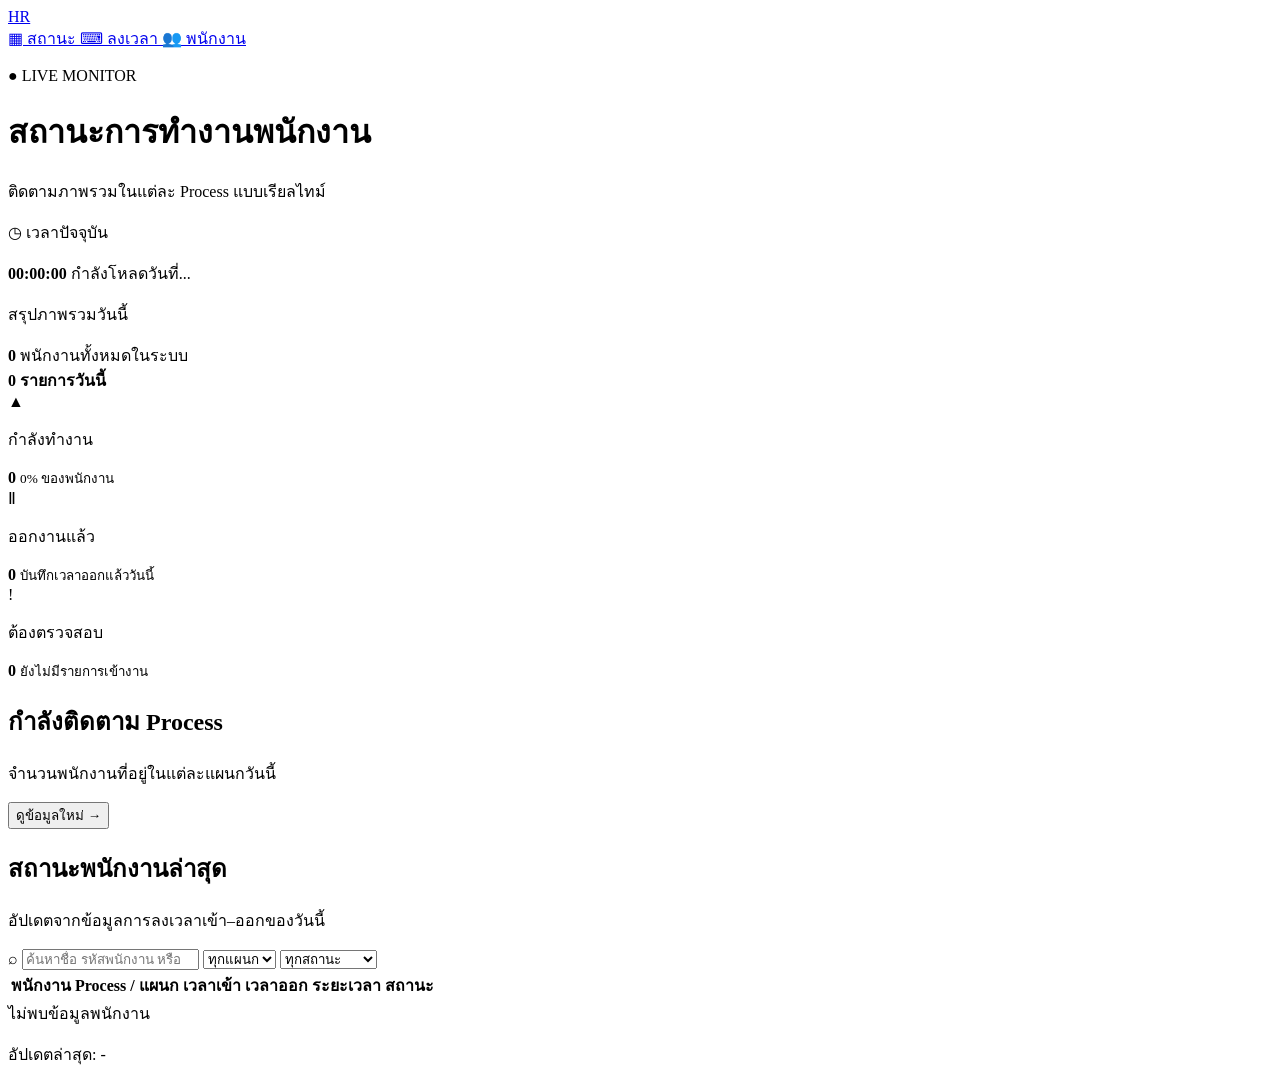
==== dashboard.html @ 82d86e66 "Upload webaite files to root" ====
<!DOCTYPE html>
<html lang="th">
<head>
  <meta charset="UTF-8">

  <meta
    name="viewport"
    content="width=device-width, initial-scale=1.0"
  >

  <title>Dashboard พนักงาน</title>

  <link
    rel="stylesheet"
    href="./style.css"
  >
</head>

<body>

  <div class="app-layout">

    <aside class="sidebar">

      <a
        class="sidebar-logo"
        href="./dashboard.html"
      >
        HR
      </a>

      <nav class="sidebar-nav">

        <a
          class="active"
          href="./dashboard.html"
        >
          <span class="nav-icon">▦</span>
          <span>สถานะ</span>
        </a>

        <a href="./index.html">
          <span class="nav-icon">⌨</span>
          <span>ลงเวลา</span>
        </a>

        <a href="./employees.html">
          <span class="nav-icon">👥</span>
          <span>พนักงาน</span>
        </a>

      </nav>

    </aside>

    <main class="dashboard-main">

      <header class="dashboard-header">

        <div>

          <p class="eyebrow live-text">
            ● LIVE MONITOR
          </p>

          <h1>สถานะการทำงานพนักงาน</h1>

          <p class="muted">
            ติดตามภาพรวมในแต่ละ Process แบบเรียลไทม์
          </p>

        </div>

        <div class="dashboard-clock">

          <p>◷ เวลาปัจจุบัน</p>

          <strong id="dashboardTime">
            00:00:00
          </strong>

          <span id="dashboardDate">
            กำลังโหลดวันที่...
          </span>

        </div>

      </header>

      <section class="summary-grid">

        <article class="summary-main-card">

          <p>สรุปภาพรวมวันนี้</p>

          <div class="summary-main-content">

            <div>

              <strong id="totalEmployees">
                0
              </strong>

              <span>
                พนักงานทั้งหมดในระบบ
              </span>

            </div>

            <b id="todayRecordBadge">
              0 รายการวันนี้
            </b>

          </div>

        </article>

        <article class="summary-small-card">

          <div class="summary-icon green">
            ▲
          </div>

          <div>

            <p>กำลังทำงาน</p>

            <strong id="workingEmployees">
              0
            </strong>

            <small id="workingPercent">
              0% ของพนักงาน
            </small>

          </div>

        </article>

        <article class="summary-small-card">

          <div class="summary-icon orange">
            Ⅱ
          </div>

          <div>

            <p>ออกงานแล้ว</p>

            <strong id="finishedEmployees">
              0
            </strong>

            <small>
              บันทึกเวลาออกแล้ววันนี้
            </small>

          </div>

        </article>

        <article class="summary-small-card warning-card">

          <div class="summary-icon red">
            !
          </div>

          <div>

            <p>ต้องตรวจสอบ</p>

            <strong id="notCheckedInEmployees">
              0
            </strong>

            <small>
              ยังไม่มีรายการเข้างาน
            </small>

          </div>

        </article>

      </section>

      <section class="dashboard-section">

        <div class="section-heading">

          <div>

            <h2>กำลังติดตาม Process</h2>

            <p class="muted">
              จำนวนพนักงานที่อยู่ในแต่ละแผนกวันนี้
            </p>

          </div>

          <button
            id="refreshDashboard"
            class="text-button"
            type="button"
          >
            ดูข้อมูลใหม่ →
          </button>

        </div>

        <div
          id="processGrid"
          class="process-grid"
        ></div>

      </section>

      <section class="surface-card dashboard-table-card">

        <div class="section-heading">

          <div>

            <h2>สถานะพนักงานล่าสุด</h2>

            <p class="muted">
              อัปเดตจากข้อมูลการลงเวลาเข้า–ออกของวันนี้
            </p>

          </div>

        </div>

        <div class="filter-grid">

          <label class="search-field">

            <span>⌕</span>

            <input
              id="dashboardSearch"
              type="search"
              placeholder="ค้นหาชื่อ รหัสพนักงาน หรือแผนก"
            >

          </label>

          <select id="departmentFilter">

            <option value="">
              ทุกแผนก
            </option>

          </select>

          <select id="statusFilter">

            <option value="">
              ทุกสถานะ
            </option>

            <option value="working">
              กำลังทำงาน
            </option>

            <option value="finished">
              ออกงานแล้ว
            </option>

            <option value="absent">
              ยังไม่เข้างาน
            </option>

          </select>

        </div>

        <div class="table-scroll">

          <table class="data-table">

            <thead>
              <tr>
                <th>พนักงาน</th>
                <th>Process / แผนก</th>
                <th>เวลาเข้า</th>
                <th>เวลาออก</th>
                <th>ระยะเวลา</th>
                <th>สถานะ</th>
              </tr>
            </thead>

            <tbody id="dashboardTableBody"></tbody>

          </table>

          <div
            id="dashboardEmpty"
            class="empty-state"
          >
            ไม่พบข้อมูลพนักงาน
          </div>

        </div>

        <p
          id="dashboardUpdated"
          class="updated-text"
        >
          อัปเดตล่าสุด: -
        </p>

      </section>

    </main>

  </div>

  <script src="./config.js"></script>
  <script src="./backend.js"></script>
  <script src="./data.js"></script>
  <script src="./dashboard.js"></script>

</body>
</html>
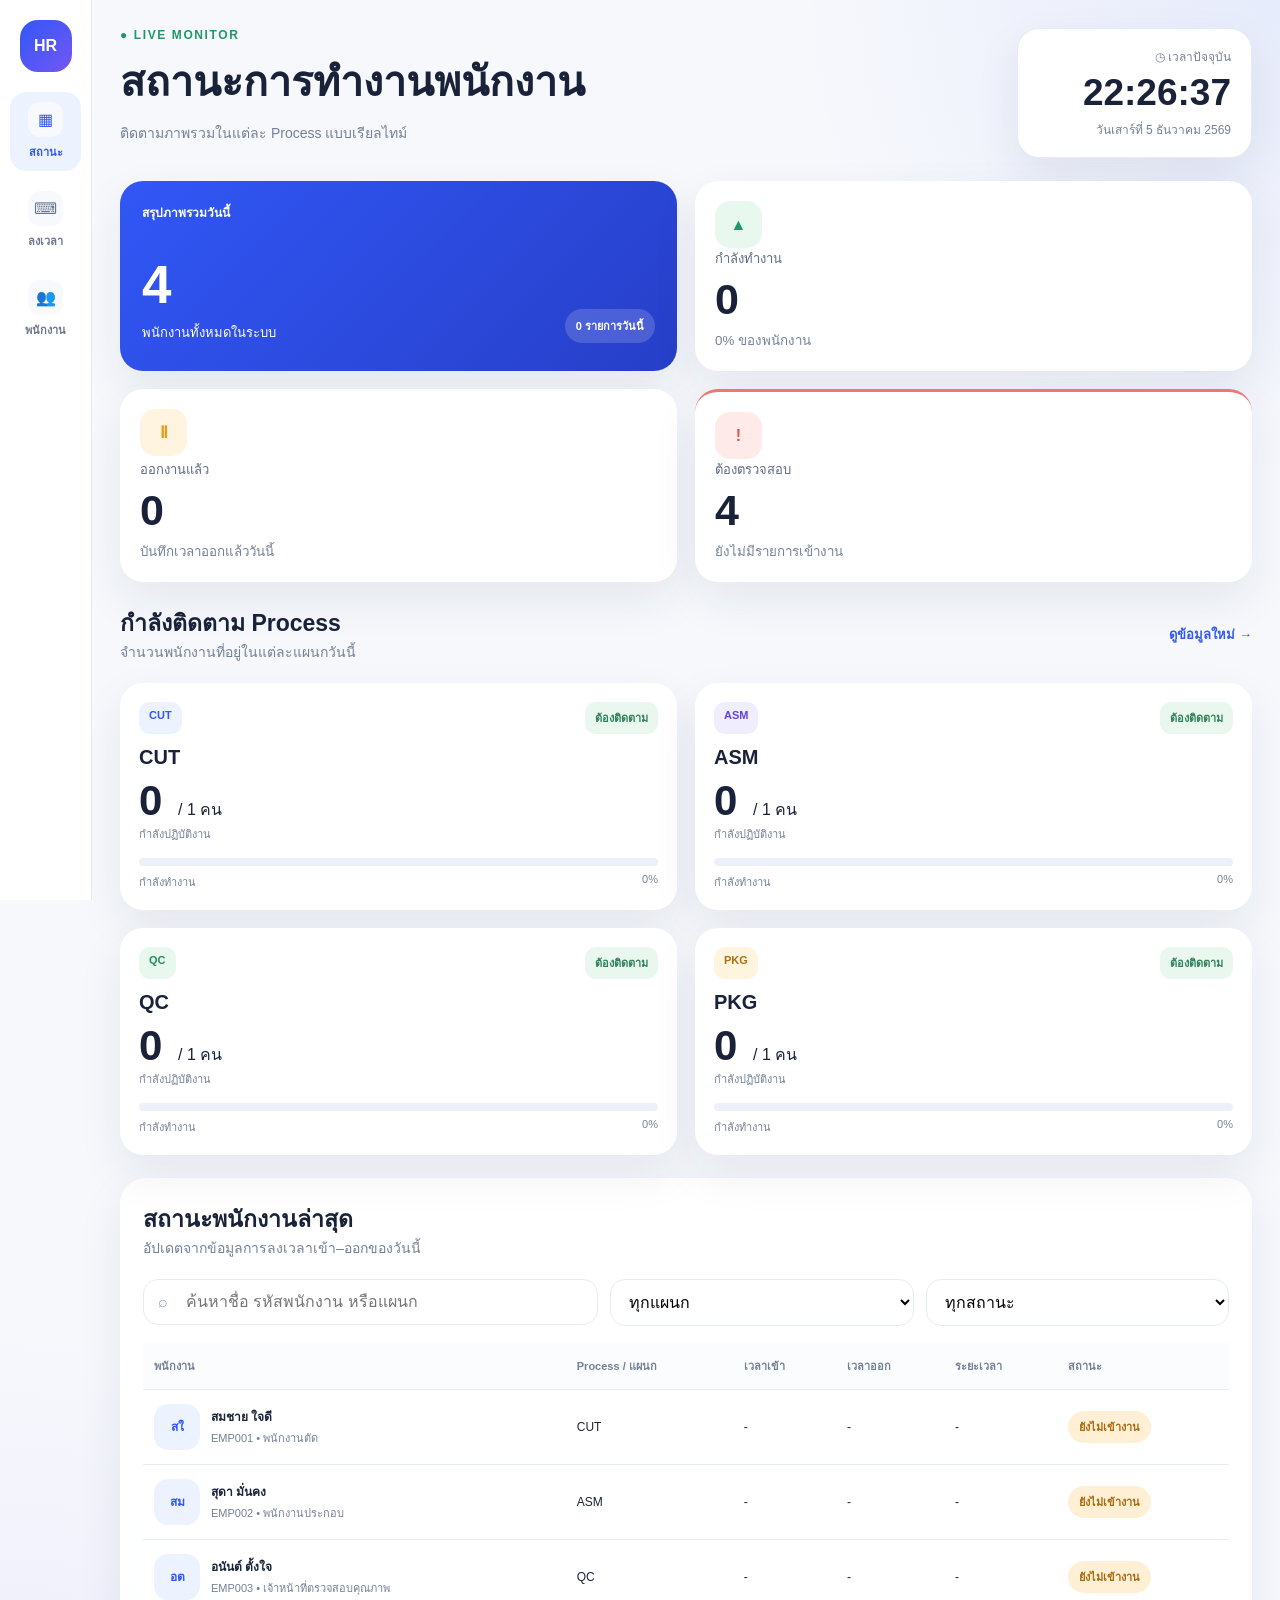
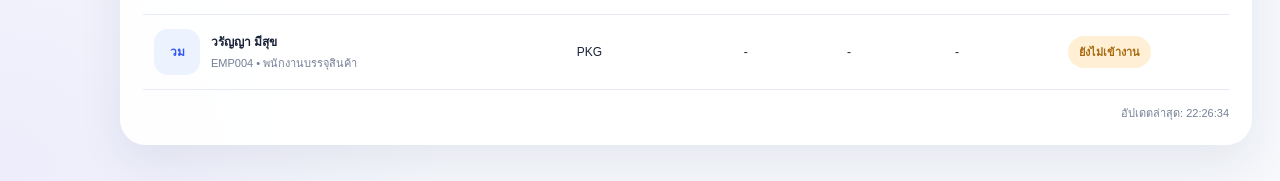
==== commit 6cf7b23e: "Add files via upload" ====
--- a/dashboard.html
+++ b/dashboard.html
@@ -12,7 +12,7 @@
 
   <link
     rel="stylesheet"
-    href="./style.css"
+    href="./Style.css"
   >
 </head>
 
--- a/Style.css
+++ b/Style.css
@@ -0,0 +1,1284 @@
+:root {
+    --bg: #f6f8fc;
+    --surface: #ffffff;
+    --text: #192238;
+    --muted: #758097;
+    --line: #e6ebf4;
+  
+    --primary: #3157f6;
+    --primary-soft: #edf2ff;
+  
+    --purple: #7457f5;
+    --purple-soft: #f0edff;
+  
+    --green: #239667;
+    --green-soft: #e8f8ef;
+  
+    --orange: #e49a13;
+    --orange-soft: #fff4df;
+  
+    --red: #da5555;
+    --red-soft: #ffeaea;
+  
+    --shadow:
+      0 18px 46px rgba(31, 43, 71, 0.08);
+  }
+  
+  * {
+    box-sizing: border-box;
+    margin: 0;
+    padding: 0;
+  }
+  
+  body {
+    min-height: 100vh;
+    color: var(--text);
+  
+    background:
+      radial-gradient(
+        circle at top right,
+        rgba(49, 87, 246, 0.08),
+        transparent 30rem
+      ),
+      radial-gradient(
+        circle at bottom left,
+        rgba(116, 87, 245, 0.07),
+        transparent 28rem
+      ),
+      var(--bg);
+  
+    font-family:
+      "Segoe UI",
+      "Noto Sans Thai",
+      Tahoma,
+      Arial,
+      sans-serif;
+  }
+  
+  button,
+  input,
+  select {
+    font: inherit;
+  }
+  
+  button {
+    cursor: pointer;
+  }
+  
+  a {
+    color: inherit;
+    text-decoration: none;
+  }
+  
+  img {
+    display: block;
+    max-width: 100%;
+  }
+  
+  .eyebrow {
+    margin-bottom: 7px;
+    color: var(--primary);
+    font-size: 12px;
+    font-weight: 800;
+    letter-spacing: 1.6px;
+  }
+  
+  .live-text {
+    color: var(--green);
+  }
+  
+  .muted {
+    color: var(--muted);
+    font-size: 14px;
+    line-height: 1.7;
+  }
+  
+  .surface-card {
+    border: 1px solid rgba(255, 255, 255, 0.94);
+    border-radius: 26px;
+    background: rgba(255, 255, 255, 0.93);
+    box-shadow: var(--shadow);
+  }
+  
+  .primary-button,
+  .secondary-button {
+    display: inline-flex;
+    min-height: 46px;
+    padding: 11px 20px;
+    align-items: center;
+    justify-content: center;
+    border-radius: 14px;
+    font-weight: 800;
+    transition: 0.2s;
+  }
+  
+  .primary-button {
+    border: none;
+    color: #ffffff;
+  
+    background:
+      linear-gradient(
+        135deg,
+        var(--primary),
+        var(--purple)
+      );
+  
+    box-shadow:
+      0 11px 25px rgba(49, 87, 246, 0.24);
+  }
+  
+  .primary-button:hover {
+    transform: translateY(-2px);
+  }
+  
+  .secondary-button {
+    border: 1px solid var(--line);
+    color: #506078;
+    background: #ffffff;
+  }
+  
+  .text-link,
+  .text-button {
+    border: none;
+    color: var(--primary);
+    background: transparent;
+    font-size: 13px;
+    font-weight: 800;
+  }
+  
+  .section-heading {
+    display: flex;
+    margin-bottom: 18px;
+    align-items: center;
+    justify-content: space-between;
+    gap: 18px;
+  }
+  
+  .section-heading h2 {
+    font-size: 23px;
+  }
+  
+  /* หน้าเช็กชื่อ */
+  
+  .attendance-page {
+    padding: 22px;
+  }
+  
+  .public-header {
+    display: flex;
+    width: min(1180px, 100%);
+    margin: 0 auto 22px;
+    align-items: center;
+    justify-content: space-between;
+    gap: 20px;
+  }
+  
+  .brand {
+    display: flex;
+    align-items: center;
+    gap: 12px;
+  }
+  
+  .brand-logo {
+    display: grid;
+    width: 50px;
+    height: 50px;
+    place-items: center;
+    border-radius: 16px;
+    color: #ffffff;
+  
+    background:
+      linear-gradient(
+        135deg,
+        var(--primary),
+        var(--purple)
+      );
+  
+    font-weight: 900;
+  }
+  
+  .brand strong,
+  .brand small {
+    display: block;
+  }
+  
+  .brand strong {
+    font-size: 15px;
+  }
+  
+  .brand small {
+    margin-top: 2px;
+    color: var(--muted);
+    font-size: 11px;
+  }
+  
+  .public-nav {
+    display: flex;
+    gap: 7px;
+    padding: 6px;
+    border-radius: 16px;
+    background: rgba(255, 255, 255, 0.85);
+    box-shadow: var(--shadow);
+  }
+  
+  .public-nav a {
+    padding: 9px 14px;
+    border-radius: 11px;
+    color: #68738a;
+    font-size: 13px;
+    font-weight: 700;
+  }
+  
+  .public-nav a:hover,
+  .public-nav a.active {
+    color: var(--primary);
+    background: var(--primary-soft);
+  }
+  
+  .attendance-container {
+    width: min(1180px, 100%);
+    margin: 0 auto;
+  }
+  
+  .attendance-grid {
+    display: grid;
+    grid-template-columns: 0.82fr 1.38fr;
+    gap: 24px;
+  }
+  
+  .clock-card {
+    position: relative;
+    display: flex;
+    min-height: 480px;
+    padding: 40px;
+    align-items: center;
+    justify-content: center;
+    flex-direction: column;
+    overflow: hidden;
+    border-radius: 31px;
+    color: #ffffff;
+  
+    background:
+      linear-gradient(
+        145deg,
+        #3157f6,
+        #5135d6
+      );
+  
+    box-shadow:
+      0 25px 60px rgba(49, 87, 246, 0.23);
+  
+    text-align: center;
+  }
+  
+  .clock-card::before,
+  .clock-card::after {
+    content: "";
+    position: absolute;
+    border-radius: 50%;
+    background: rgba(255, 255, 255, 0.1);
+  }
+  
+  .clock-card::before {
+    width: 280px;
+    height: 280px;
+    top: -130px;
+    right: -105px;
+  }
+  
+  .clock-card::after {
+    width: 220px;
+    height: 220px;
+    bottom: -95px;
+    left: -75px;
+  }
+  
+  .clock-card p,
+  .clock-card h1,
+  .clock-card span {
+    position: relative;
+    z-index: 1;
+  }
+  
+  .clock-card p {
+    color: rgba(255, 255, 255, 0.84);
+  }
+  
+  .clock-card h1 {
+    margin: 20px 0 9px;
+    font-size: clamp(46px, 7vw, 73px);
+  }
+  
+  .clock-card span {
+    color: rgba(255, 255, 255, 0.72);
+    font-size: 13px;
+  }
+  
+  .attendance-card {
+    display: flex;
+    min-height: 480px;
+    padding: 44px;
+    align-items: center;
+    justify-content: center;
+    flex-direction: column;
+    border-radius: 31px;
+    background: rgba(255, 255, 255, 0.94);
+    box-shadow: var(--shadow);
+    text-align: center;
+  }
+  
+  .attendance-icon {
+    display: grid;
+    width: 70px;
+    height: 70px;
+    margin-bottom: 17px;
+    place-items: center;
+    border-radius: 22px;
+    color: var(--primary);
+    background: var(--primary-soft);
+    font-size: 31px;
+  }
+  
+  .attendance-card h2 {
+    margin-bottom: 8px;
+    font-size: 36px;
+  }
+  
+  .attendance-form {
+    display: flex;
+    width: min(650px, 100%);
+    margin-top: 26px;
+    gap: 11px;
+  }
+  
+  .attendance-form input {
+    flex: 1;
+    min-width: 0;
+    padding: 16px 18px;
+    border: 2px solid var(--line);
+    border-radius: 15px;
+    outline: none;
+    background: #ffffff;
+    font-size: 17px;
+    font-weight: 700;
+    text-align: center;
+    text-transform: uppercase;
+  }
+  
+  .attendance-form input:focus {
+    border-color: #aab6ff;
+  
+    box-shadow:
+      0 0 0 5px rgba(49, 87, 246, 0.09);
+  }
+  
+  .search-button {
+    min-width: 126px;
+    color: #ffffff !important;
+    font-size: 16px;
+  }
+  
+  .demo-code-row {
+    display: flex;
+    margin-top: 15px;
+    align-items: center;
+    justify-content: center;
+    flex-wrap: wrap;
+    gap: 8px;
+    color: var(--muted);
+    font-size: 12px;
+  }
+  
+  .demo-code-row button {
+    padding: 7px 11px;
+    border: 1px solid var(--line);
+    border-radius: 999px;
+    color: #66728a;
+    background: #ffffff;
+  }
+  
+  .scan-result {
+    display: flex;
+    width: min(650px, 100%);
+    margin-top: 22px;
+    padding: 18px;
+    align-items: center;
+    gap: 16px;
+    border-radius: 19px;
+    text-align: left;
+  }
+  
+  .scan-result.ready {
+    color: #4f5c73;
+    border: 1px solid var(--line);
+    background: #f8fafc;
+  }
+  
+  .scan-result.check-in {
+    color: #156b49;
+    border: 1px solid #b8ead0;
+    background: #ecfaf3;
+  }
+  
+  .scan-result.check-out {
+    color: #2942a8;
+    border: 1px solid #c6d0ff;
+    background: #eef2ff;
+  }
+  
+  .scan-result.error {
+    color: #a43f3f;
+    border: 1px solid #ffcaca;
+    background: #fff1f1;
+  }
+  
+  .scan-photo-box {
+    width: 84px;
+    height: 84px;
+    flex: 0 0 84px;
+  }
+  
+  .scan-photo,
+  .scan-initial {
+    width: 84px;
+    height: 84px;
+    border-radius: 22px;
+  }
+  
+  .scan-photo {
+    display: none;
+    object-fit: cover;
+  }
+  
+  .scan-initial {
+    display: grid;
+    place-items: center;
+    color: var(--primary);
+    background: #ffffff;
+    font-size: 23px;
+    font-weight: 900;
+  }
+  
+  .scan-result-detail {
+    flex: 1;
+  }
+  
+  .scan-result-name {
+    margin-top: 4px;
+    font-size: 19px;
+    font-weight: 900;
+  }
+  
+  .scan-result-meta {
+    margin-top: 2px;
+    font-size: 13px;
+  }
+  
+  .scan-result-time {
+    display: block;
+    margin-top: 7px;
+  }
+  
+  .latest-card {
+    margin-top: 24px;
+    padding: 27px;
+  }
+  
+  .latest-list {
+    display: grid;
+    gap: 10px;
+  }
+  
+  .latest-item {
+    display: flex;
+    padding: 14px;
+    align-items: center;
+    justify-content: space-between;
+    gap: 14px;
+    border: 1px solid var(--line);
+    border-radius: 17px;
+    background: #ffffff;
+  }
+  
+  .person-cell {
+    display: flex;
+    align-items: center;
+    gap: 11px;
+  }
+  
+  .person-photo,
+  .person-initial {
+    width: 46px;
+    height: 46px;
+    flex: 0 0 46px;
+    border-radius: 14px;
+  }
+  
+  .person-photo {
+    object-fit: cover;
+  }
+  
+  .person-initial {
+    display: grid;
+    place-items: center;
+    color: var(--primary);
+    background: var(--primary-soft);
+    font-weight: 900;
+  }
+  
+  .person-text strong,
+  .person-text small {
+    display: block;
+  }
+  
+  .person-text small {
+    margin-top: 3px;
+    color: var(--muted);
+    font-size: 11px;
+  }
+  
+  .status-box {
+    text-align: right;
+  }
+  
+  .status-box small {
+    display: block;
+    margin-top: 4px;
+    color: var(--muted);
+    font-size: 11px;
+  }
+  
+  .status-pill {
+    display: inline-flex;
+    padding: 7px 11px;
+    border-radius: 999px;
+    font-size: 11px;
+    font-weight: 800;
+  }
+  
+  .status-pill.working {
+    color: #176944;
+    background: #dcf7e8;
+  }
+  
+  .status-pill.finished {
+    color: #2945ad;
+    background: #e5eaff;
+  }
+  
+  .status-pill.absent {
+    color: #a7680d;
+    background: #fff0d5;
+  }
+  
+  /* เมนูด้านซ้าย */
+  
+  .app-layout {
+    display: grid;
+    min-height: 100vh;
+    grid-template-columns: 92px 1fr;
+  }
+  
+  .sidebar {
+    position: sticky;
+    top: 0;
+    display: flex;
+    height: 100vh;
+    padding: 20px 10px;
+    align-items: center;
+    flex-direction: column;
+    border-right: 1px solid var(--line);
+    background: rgba(255, 255, 255, 0.94);
+  }
+  
+  .sidebar-logo {
+    display: grid;
+    width: 52px;
+    height: 52px;
+    place-items: center;
+    border-radius: 18px;
+    color: #ffffff;
+  
+    background:
+      linear-gradient(
+        135deg,
+        var(--primary),
+        var(--purple)
+      );
+  
+    font-weight: 900;
+  }
+  
+  .sidebar-nav {
+    display: grid;
+    width: 100%;
+    margin-top: 20px;
+    gap: 10px;
+  }
+  
+  .sidebar-nav a {
+    display: grid;
+    padding: 10px 5px;
+    justify-items: center;
+    gap: 6px;
+    border-radius: 16px;
+    color: #6b758b;
+  }
+  
+  .sidebar-nav a:hover,
+  .sidebar-nav a.active {
+    color: var(--primary);
+    background: var(--primary-soft);
+  }
+  
+  .nav-icon {
+    display: grid;
+    width: 35px;
+    height: 35px;
+    place-items: center;
+    border-radius: 12px;
+    background: #f7f9fd;
+  }
+  
+  .sidebar-nav a span:last-child {
+    font-size: 11px;
+    font-weight: 800;
+  }
+  
+  .dashboard-main {
+    min-width: 0;
+    padding: 28px 28px 36px;
+  }
+  
+  .dashboard-header {
+    display: flex;
+    margin-bottom: 23px;
+    align-items: flex-start;
+    justify-content: space-between;
+    gap: 20px;
+  }
+  
+  .dashboard-header h1 {
+    margin-bottom: 8px;
+    font-size: 41px;
+  }
+  
+  .dashboard-clock {
+    min-width: 235px;
+    padding: 18px 20px;
+    border: 1px solid var(--line);
+    border-radius: 22px;
+    background: #ffffff;
+    box-shadow: var(--shadow);
+    text-align: right;
+  }
+  
+  .dashboard-clock p {
+    color: var(--muted);
+    font-size: 12px;
+  }
+  
+  .dashboard-clock strong,
+  .dashboard-clock span {
+    display: block;
+  }
+  
+  .dashboard-clock strong {
+    margin: 6px 0;
+    font-size: 37px;
+  }
+  
+  .dashboard-clock span {
+    color: var(--muted);
+    font-size: 12px;
+  }
+  
+  /* การ์ดสรุป */
+  
+  .summary-grid {
+    display: grid;
+    margin-bottom: 23px;
+    grid-template-columns: 1.3fr 1fr 1fr 1fr;
+    gap: 18px;
+  }
+  
+  .summary-main-card,
+  .summary-small-card {
+    min-height: 170px;
+    border-radius: 23px;
+    box-shadow: var(--shadow);
+  }
+  
+  .summary-main-card {
+    padding: 22px;
+    color: #ffffff;
+  
+    background:
+      linear-gradient(
+        135deg,
+        #3157f6,
+        #273fc8
+      );
+  }
+  
+  .summary-main-card > p {
+    font-size: 12px;
+    font-weight: 800;
+  }
+  
+  .summary-main-content {
+    display: flex;
+    margin-top: 32px;
+    align-items: flex-end;
+    justify-content: space-between;
+    gap: 14px;
+  }
+  
+  .summary-main-content strong {
+    display: block;
+    margin-bottom: 7px;
+    font-size: 53px;
+  }
+  
+  .summary-main-content span {
+    font-size: 13px;
+  }
+  
+  .summary-main-content b {
+    padding: 8px 11px;
+    border-radius: 999px;
+    background: rgba(255, 255, 255, 0.16);
+    font-size: 11px;
+  }
+  
+  .summary-small-card {
+    display: flex;
+    padding: 20px;
+    justify-content: space-between;
+    flex-direction: column;
+    background: #ffffff;
+  }
+  
+  .warning-card {
+    border-top: 3px solid #eb7777;
+  }
+  
+  .summary-icon {
+    display: grid;
+    width: 47px;
+    height: 47px;
+    place-items: center;
+    border-radius: 15px;
+    font-weight: 900;
+  }
+  
+  .summary-icon.green {
+    color: var(--green);
+    background: var(--green-soft);
+  }
+  
+  .summary-icon.orange {
+    color: var(--orange);
+    background: var(--orange-soft);
+  }
+  
+  .summary-icon.red {
+    color: var(--red);
+    background: var(--red-soft);
+  }
+  
+  .summary-small-card p {
+    color: #5f6b82;
+    font-size: 13px;
+  }
+  
+  .summary-small-card strong {
+    display: block;
+    margin: 6px 0;
+    font-size: 43px;
+  }
+  
+  .summary-small-card small {
+    color: var(--muted);
+  }
+  
+  /* Process */
+  
+  .dashboard-section {
+    margin-bottom: 23px;
+  }
+  
+  .process-grid {
+    display: grid;
+    grid-template-columns: repeat(4, 1fr);
+    gap: 18px;
+  }
+  
+  .process-card {
+    display: flex;
+    min-height: 195px;
+    padding: 19px;
+    justify-content: space-between;
+    flex-direction: column;
+    border-radius: 23px;
+    background: #ffffff;
+    box-shadow: var(--shadow);
+  }
+  
+  .process-top {
+    display: flex;
+    justify-content: space-between;
+    gap: 10px;
+  }
+  
+  .process-tag,
+  .process-status {
+    padding: 7px 10px;
+    border-radius: 11px;
+    font-size: 11px;
+    font-weight: 900;
+  }
+  
+  .process-tag.blue {
+    color: var(--primary);
+    background: var(--primary-soft);
+  }
+  
+  .process-tag.purple {
+    color: #6344d6;
+    background: var(--purple-soft);
+  }
+  
+  .process-tag.green {
+    color: #27875d;
+    background: var(--green-soft);
+  }
+  
+  .process-tag.orange {
+    color: #ac700f;
+    background: var(--orange-soft);
+  }
+  
+  .process-status {
+    color: #31805c;
+    background: #e9f7ef;
+  }
+  
+  .process-name {
+    margin-top: 12px;
+    font-size: 20px;
+  }
+  
+  .process-count {
+    margin-top: 8px;
+  }
+  
+  .process-count strong {
+    margin-right: 4px;
+    font-size: 42px;
+  }
+  
+  .process-description {
+    color: var(--muted);
+    font-size: 11px;
+  }
+  
+  .progress-track {
+    height: 8px;
+    margin-top: 15px;
+    overflow: hidden;
+    border-radius: 999px;
+    background: #edf1f7;
+  }
+  
+  .progress-fill {
+    height: 100%;
+  }
+  
+  .progress-fill.blue {
+    background: var(--primary);
+  }
+  
+  .progress-fill.purple {
+    background: var(--purple);
+  }
+  
+  .progress-fill.green {
+    background: var(--green);
+  }
+  
+  .progress-fill.orange {
+    background: var(--orange);
+  }
+  
+  .progress-labels {
+    display: flex;
+    margin-top: 7px;
+    justify-content: space-between;
+    color: var(--muted);
+    font-size: 11px;
+  }
+  
+  /* ตาราง */
+  
+  .dashboard-table-card {
+    padding: 22px;
+  }
+  
+  .filter-grid {
+    display: grid;
+    margin-bottom: 17px;
+    grid-template-columns: 1.5fr 1fr 1fr;
+    gap: 12px;
+  }
+  
+  .search-field {
+    position: relative;
+  }
+  
+  .search-field > span {
+    position: absolute;
+    top: 50%;
+    left: 15px;
+    color: #94a0b6;
+    transform: translateY(-50%);
+  }
+  
+  .search-field input,
+  .filter-grid select,
+  .employee-form-grid input,
+  .employee-form-grid select {
+    width: 100%;
+    border: 1px solid var(--line);
+    border-radius: 15px;
+    outline: none;
+    background: #ffffff;
+  }
+  
+  .search-field input {
+    padding: 13px 15px 13px 42px;
+  }
+  
+  .filter-grid select {
+    padding: 13px 14px;
+  }
+  
+  .table-scroll {
+    overflow-x: auto;
+  }
+  
+  .data-table {
+    width: 100%;
+    min-width: 900px;
+    border-collapse: collapse;
+  }
+  
+  .data-table th,
+  .data-table td {
+    padding: 14px 11px;
+    border-bottom: 1px solid var(--line);
+    text-align: left;
+  }
+  
+  .data-table th {
+    color: #748097;
+    background: #fbfcfe;
+    font-size: 11px;
+  }
+  
+  .data-table td {
+    font-size: 12px;
+  }
+  
+  .empty-state {
+    display: none;
+    padding: 36px 18px;
+    color: #97a2b6;
+    text-align: center;
+  }
+  
+  .updated-text {
+    margin-top: 14px;
+    color: var(--muted);
+    font-size: 11px;
+    text-align: right;
+  }
+  
+  /* รายชื่อพนักงาน */
+  
+  .employee-toolbar {
+    display: flex;
+    padding: 16px;
+    align-items: center;
+    justify-content: space-between;
+    gap: 18px;
+  }
+  
+  .employee-search-field {
+    width: min(550px, 100%);
+  }
+  
+  .employee-toolbar p {
+    color: var(--muted);
+  }
+  
+  .employee-table-card {
+    margin-top: 18px;
+    padding: 14px 22px 22px;
+  }
+  
+  .employee-table {
+    min-width: 1000px;
+  }
+  
+  .employee-actions {
+    display: flex;
+    gap: 6px;
+  }
+  
+  .icon-button {
+    width: 35px;
+    height: 35px;
+    border: 1px solid var(--line);
+    border-radius: 10px;
+    color: #657188;
+    background: #ffffff;
+  }
+  
+  .icon-button.delete:hover {
+    color: var(--red);
+    background: var(--red-soft);
+  }
+  
+  /* Modal */
+  
+  .modal {
+    position: fixed;
+    inset: 0;
+    z-index: 100;
+    display: none;
+    padding: 20px;
+    align-items: center;
+    justify-content: center;
+  }
+  
+  .modal.open {
+    display: flex;
+  }
+  
+  .modal-backdrop {
+    position: absolute;
+    inset: 0;
+    background: rgba(18, 27, 48, 0.55);
+  }
+  
+  .modal-card {
+    position: relative;
+    z-index: 1;
+    width: min(760px, 100%);
+    max-height: calc(100vh - 40px);
+    padding: 28px;
+    overflow-y: auto;
+    border-radius: 25px;
+    background: #ffffff;
+  }
+  
+  .modal-header {
+    display: flex;
+    margin-bottom: 22px;
+    justify-content: space-between;
+  }
+  
+  .modal-close {
+    width: 40px;
+    height: 40px;
+    border: none;
+    border-radius: 12px;
+    background: #f1f4f8;
+    font-size: 25px;
+  }
+  
+  .photo-upload-row {
+    display: flex;
+    margin-bottom: 22px;
+    padding: 17px;
+    align-items: center;
+    gap: 18px;
+    border: 1px solid var(--line);
+    border-radius: 19px;
+    background: #fafbfe;
+  }
+  
+  .photo-preview-box {
+    width: 100px;
+    height: 100px;
+    flex: 0 0 100px;
+  }
+  
+  .photo-preview,
+  .photo-preview-initial {
+    width: 100px;
+    height: 100px;
+    border-radius: 25px;
+  }
+  
+  .photo-preview {
+    display: none;
+    object-fit: cover;
+  }
+  
+  .photo-preview-initial {
+    display: grid;
+    place-items: center;
+    color: var(--primary);
+    background: var(--primary-soft);
+    font-size: 25px;
+    font-weight: 900;
+  }
+  
+  .upload-button {
+    display: inline-flex;
+    padding: 11px 15px;
+    border: 1px solid #bac6ff;
+    border-radius: 12px;
+    color: var(--primary);
+    background: #ffffff;
+    font-weight: 800;
+    cursor: pointer;
+  }
+  
+  .upload-button input {
+    display: none;
+  }
+  
+  .upload-note {
+    margin-top: 8px;
+    color: var(--muted);
+    font-size: 11px;
+  }
+  
+  .remove-photo-button {
+    margin-top: 8px;
+    border: none;
+    color: var(--red);
+    background: transparent;
+    font-weight: 800;
+  }
+  
+  .employee-form-grid {
+    display: grid;
+    grid-template-columns: repeat(2, 1fr);
+    gap: 16px;
+  }
+  
+  .employee-form-grid label > span {
+    display: block;
+    margin-bottom: 7px;
+    font-size: 12px;
+    font-weight: 800;
+  }
+  
+  .employee-form-grid input,
+  .employee-form-grid select {
+    padding: 12px 13px;
+  }
+  
+  .form-error {
+    min-height: 20px;
+    margin-top: 13px;
+    color: var(--red);
+  }
+  
+  .modal-actions {
+    display: flex;
+    margin-top: 12px;
+    justify-content: flex-end;
+    gap: 10px;
+  }
+  
+  /* Responsive */
+  
+  @media (max-width: 1280px) {
+    .summary-grid {
+      grid-template-columns: repeat(2, 1fr);
+    }
+  
+    .process-grid {
+      grid-template-columns: repeat(2, 1fr);
+    }
+  }
+  
+  @media (max-width: 920px) {
+    .attendance-grid {
+      grid-template-columns: 1fr;
+    }
+  
+    .app-layout {
+      grid-template-columns: 1fr;
+    }
+  
+    .sidebar {
+      position: static;
+      height: auto;
+      justify-content: space-between;
+      flex-direction: row;
+    }
+  
+    .sidebar-nav {
+      display: flex;
+      width: auto;
+      margin-top: 0;
+    }
+  
+    .dashboard-header {
+      flex-direction: column;
+    }
+  }
+  
+  @media (max-width: 680px) {
+    .attendance-page {
+      padding: 14px;
+    }
+  
+    .public-header,
+    .section-heading,
+    .employee-toolbar,
+    .photo-upload-row {
+      align-items: flex-start;
+      flex-direction: column;
+    }
+  
+    .public-nav {
+      width: 100%;
+    }
+  
+    .public-nav a {
+      flex: 1;
+      text-align: center;
+    }
+  
+    .attendance-form,
+    .scan-result {
+      flex-direction: column;
+    }
+  
+    .search-button {
+      width: 100%;
+    }
+  
+    .scan-result {
+      text-align: center;
+    }
+  
+    .summary-grid,
+    .process-grid,
+    .filter-grid,
+    .employee-form-grid {
+      grid-template-columns: 1fr;
+    }
+  
+    .employee-toolbar,
+    .employee-search-field {
+      width: 100%;
+    }
+  }
